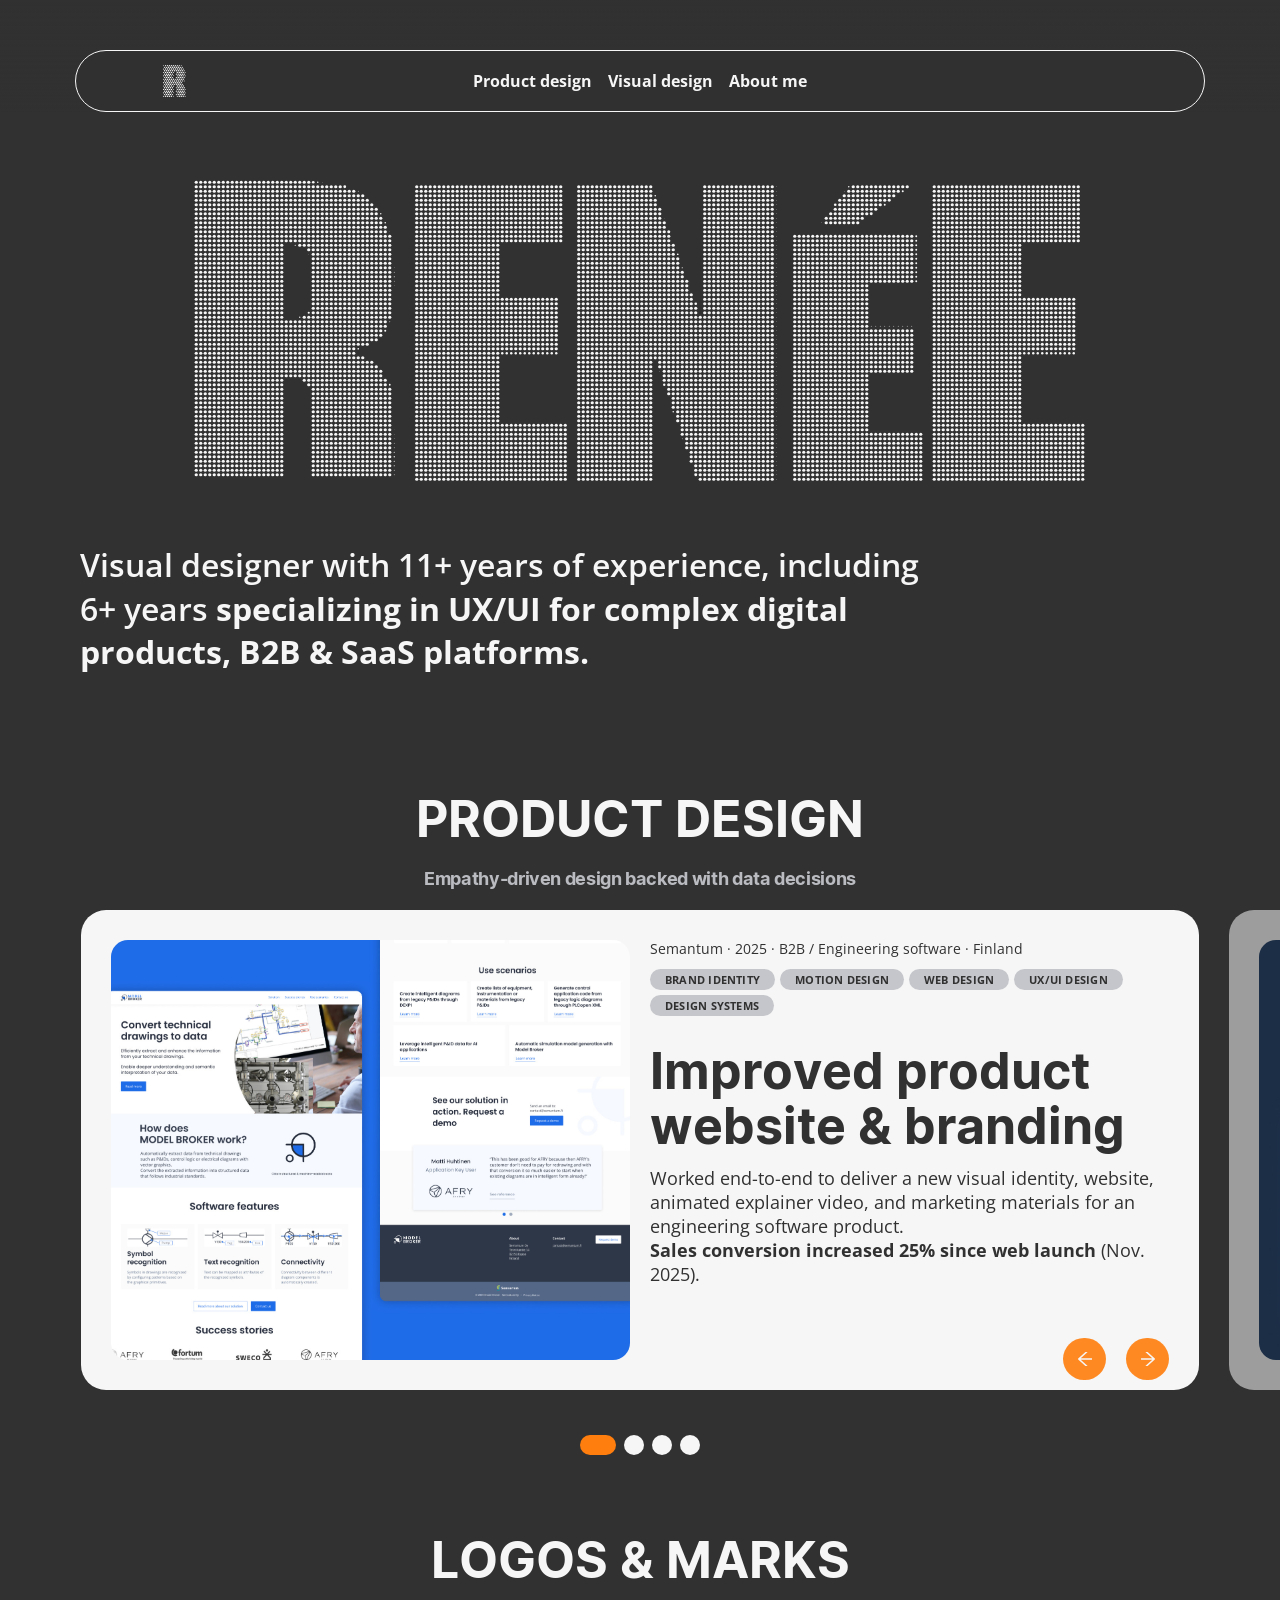
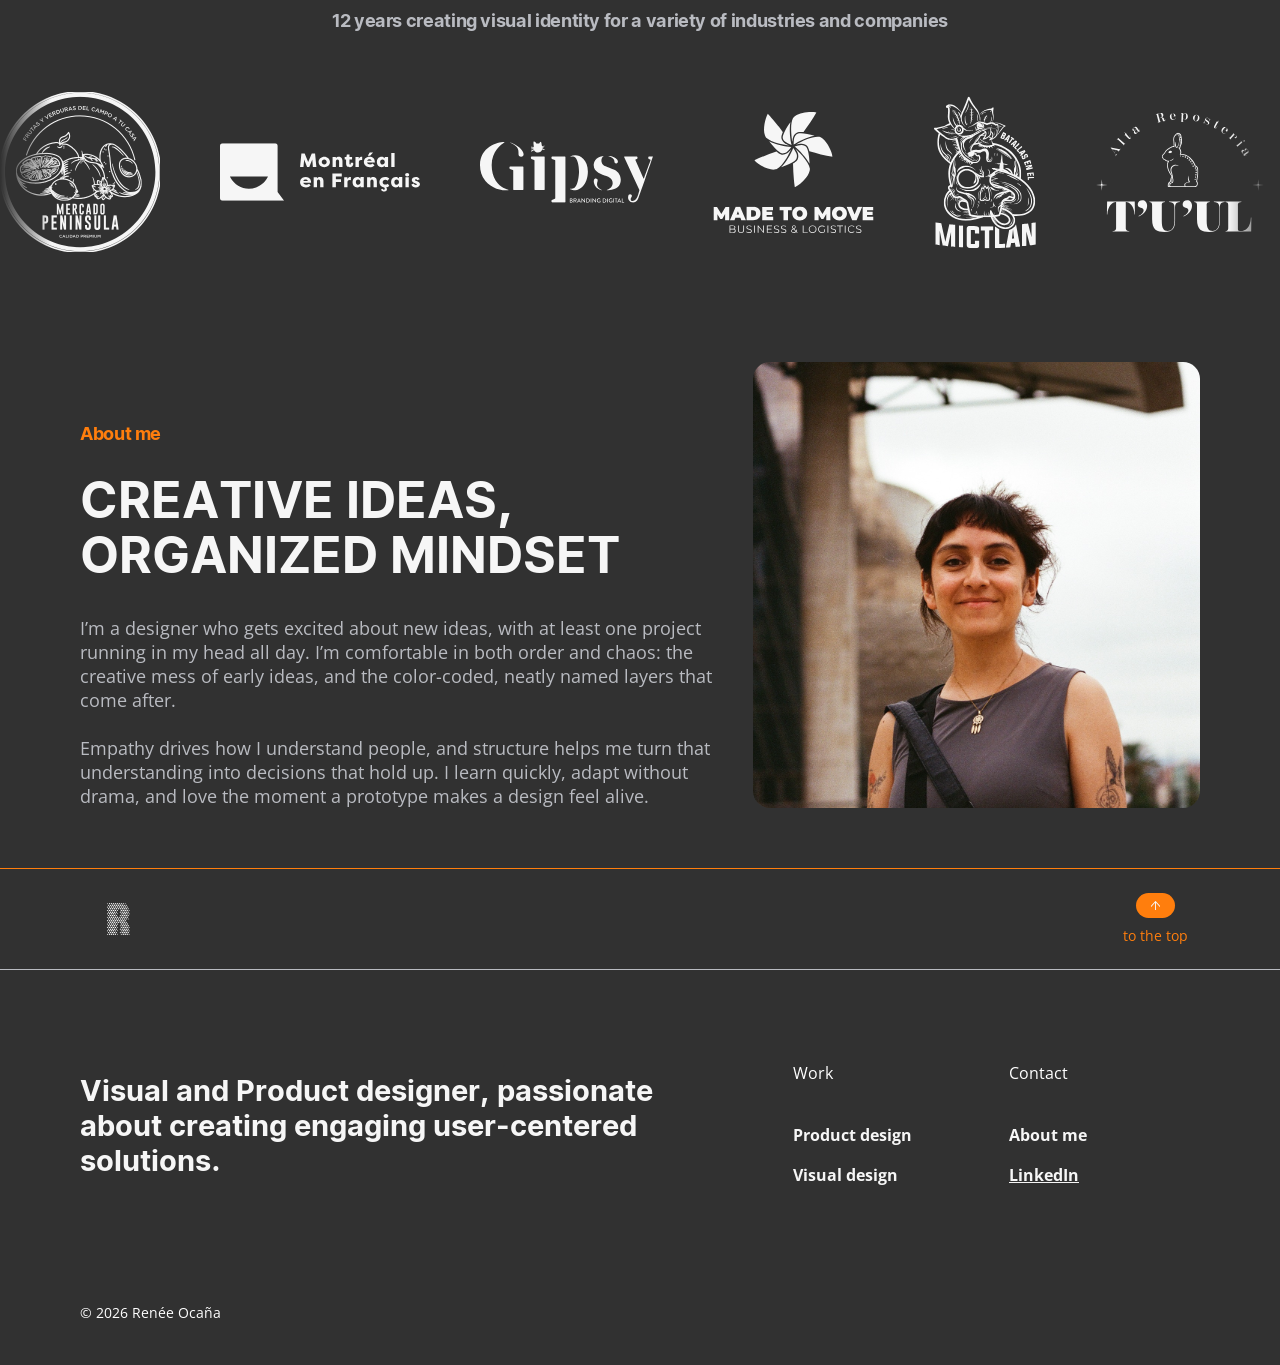
==== index.html @ ac3e129b "Main folder" ====
<!doctype html>
<html lang="en">
<head>
  <meta charset="utf-8">
  <meta name="viewport" content="width=device-width, initial-scale=1">
  <title>Renée Ocaña — Visual &amp; Product Designer</title>
  <meta name="description" content="Renée Ocaña — visual designer with 11+ years of experience, including 6+ years in UX/UI for complex digital products, B2B &amp; SaaS platforms. Based in Espoo, Finland.">
  <meta property="og:title" content="Renée Ocaña — Visual &amp; Product Designer">
  <meta property="og:description" content="Visual designer with 11+ years of experience, including 6+ years in UX/UI for complex digital products, B2B &amp; SaaS platforms.">
  <meta name="theme-color" content="#313131">
  <link rel="icon" href="assets/logos/renee-r.svg" type="image/svg+xml">
  <link rel="preconnect" href="https://fonts.googleapis.com">
  <link rel="preconnect" href="https://fonts.gstatic.com" crossorigin>
  <link href="https://fonts.googleapis.com/css2?family=Konkhmer+Sleokchher&family=Open+Sans:wght@400;600;700&display=swap" rel="stylesheet">
  <link rel="stylesheet" href="assets/css/tokens.css">
  <link rel="stylesheet" href="assets/css/base.css">
  <link rel="stylesheet" href="assets/css/components.css">
  <link rel="stylesheet" href="assets/css/pages.css">
  <script src="assets/js/components.js" defer></script>
</head>
<body>
  <site-nav></site-nav>

  <main id="main">
    <section class="hero container">
      <h1 class="visually-hidden">Renée Ocaña</h1>
      <dot-shader class="hero__wordmark" spacing="4.5">
        <svg aria-hidden="true" focusable="false" xmlns="http://www.w3.org/2000/svg" viewBox="0 0 892 298"><g transform="translate(737 4.8)"><path d="M0 0H148.31V58.68H88.95V110.27H144.51V166.05H88.95V234.52H154.23V293.2H0Z" fill="#f6f6f6"/></g><g transform="translate(599 4)"><path d="M0 48.77H123.59V97.85H74.12V140.35H120.43V187H74.12V244.92H128.52V294H0ZM120.07 0 62.15 41.05H26.41L57.4 0Z" fill="#f6f6f6"/></g><g transform="translate(383 4.8)"><path d="M199.21 0V293.2H121.01L74.6 159.91V293.2H0V0H74.6L124.61 132.02V0Z" fill="#f6f6f6"/></g><g transform="translate(219 4.8)"><path d="M0 0H148.31V58.68H88.95V110.27H144.51V166.05H88.95V234.52H154.23V293.2H0Z" fill="#f6f6f6"/></g><g transform="translate(0.66 0.8)"><path d="M1.34 0H64.24C106.18 0 134.53 1.74 149.31 5.21 164.22 8.68 176.32 17.59 185.61 31.94 195.04 46.13 199.69 60.54 199.69 91.79 199.69 120.33 196.39 139.51 189.77 149.32 183.16 159.14 170.14 165.03 150.73 166.99 168.31 171.67 180.14 177.94 186.19 185.79 192.24 193.64 195.97 200.89 197.37 207.53 198.92 214.02 199.75 240.39 199.75 269.98L199.59 292.2H118.41L117.22 244.84C117.22 225.21 115.69 204.74 112.73 200.06 109.92 195.38 102.39 193.04 90.15 193.04L90.21 293.06 0 292.7ZM90.21 62.74 90.15 135.96C100.14 135.96 107.1 134.52 111.04 131.66 115.12 128.64 117.22 127.37 117.22 111.21V91.05C117.22 79.42 115.25 71.8 111.31 68.18 107.51 64.55 100.48 62.74 90.21 62.74Z" fill="#f6f6f6"/></g></svg>
      </dot-shader>
      <p class="hero__intro lead">Visual designer with 11+ years of experience, including 6+ years <strong>specializing in UX/UI for complex digital products, B2B &amp; SaaS platforms.</strong></p>
    </section>

    <section class="product" aria-labelledby="product-title">
      <div class="section-title reveal">
        <h2 class="h2" id="product-title">Product design</h2>
        <p class="h4 muted">Empathy-driven design backed with data decisions</p>
      </div>

      <case-slider label="Selected product design work">
        <case-card image="assets/img/work-semantum.jpg" alt="Model Broker product website pages designed for Semantum"
                   details="Semantum · 2025 · B2B / Engineering software · Finland"
                   tags="Brand identity, Motion design, Web design, UX/UI design, Design systems">
          <h3 slot="title">Improved product website &amp; branding</h3>
          <p>Worked end-to-end to deliver a new visual identity, website, animated explainer video, and marketing materials for an engineering software product.<br><strong>Sales conversion increased 25% since web launch</strong> (Nov. 2025).</p>
        </case-card>

        <case-card image="assets/img/work-sievo.jpg" alt="Sievo Academy learning platform with the redesigned navigation and header"
                   details="Sievo · 2026 · B2B SaaS / Learning platform · Finland"
                   tags="UX/UI design, Information architecture, User research, Design systems, AI leverage, HTML/CSS/JS">
          <h3 slot="title">Redesigned navigation and content hierarchy</h3>
          <p>Redesigned the navigation, content hierarchy and header for Sievo's learning platform. Working within tight platform constraints to ship a quick win that <strong>dropped user friction.</strong></p>
        </case-card>

        <case-card image="assets/img/work-karma-dashboard.jpg" alt="Campaign reporting dashboard with charts for Twitch influencer campaigns"
                   details="Karma Pulse · 2024 · SaaS · Mexico"
                   tags="Product design, User research, User flows, Data visualization, Illustration">
          <h3 slot="title">Iterated multi-user dashboard</h3>
          <p>Collaborated with different stakeholders to improve a multi-user campaign management platform that automated reporting for Twitch influencer campaigns.<br><strong>Dashboard usage improved delivery reports time by 60%.</strong></p>
        </case-card>

        <case-card image="assets/img/work-water-platform.jpg" alt="Mexico's national water data platform with charts, filters and a map"
                   details="Karma Pulse · 2024 · Government / Data platform &amp; Investigation repository · Mexico"
                   tags="UX/UI design, Information architecture, User research, User flows, Data visualization, Design systems">
          <h3 slot="title">Improved information architecture</h3>
          <p>Redesigned search, filters and geographic data visualization for Mexico's national water platform. <strong>Improved data story telling with correct hierarchy resulted in better visibility and findable content.</strong></p>
        </case-card>
      </case-slider>
    </section>

    <section class="logos" aria-labelledby="logos-title">
      <div class="section-title reveal">
        <h2 class="h2" id="logos-title">Logos &amp; marks</h2>
        <p class="h4 muted">12 years creating visual identity for a variety of industries and companies</p>
      </div>

      <logo-marquee>
        <img src="assets/logos/mercado-peninsula.png" alt="Mercado Península" style="--w:160" loading="lazy">
        <img src="assets/logos/montreal-en-francais.svg" alt="Montréal en Français" style="--w:200" loading="lazy">
        <img src="assets/logos/gipsy.svg" alt="Gipsy" style="--w:173" loading="lazy">
        <img src="assets/logos/m-to-m.svg" alt="Made to Move" style="--w:161" loading="lazy">
        <img src="assets/logos/batallas-en-el-mictlan.svg" alt="Batallas en el Mictlán" style="--w:102" loading="lazy">
        <img src="assets/logos/tuul.svg" alt="T'U'UL Alta Repostería" style="--w:168" loading="lazy">
        <img src="assets/logos/dr-pliego.svg" alt="Dr. Pliego" style="--w:215" loading="lazy">
        <img src="assets/logos/corazon-artesanal.svg" alt="Corazón Artesanal" style="--w:114" loading="lazy">
        <img src="assets/logos/fibo.svg" alt="Fibonacci" style="--w:203" loading="lazy">
        <a href="https://www.semantum.fi/products/SULCA/"><img src="assets/logos/sulca.svg" alt="Sulca" style="--w:179" loading="lazy"></a>
        <a href="https://www.model-broker.com/"><img src="assets/logos/model-broker.svg" alt="Model Broker" style="--w:204" loading="lazy"></a>
        <img src="assets/logos/kavka.svg" alt="Kavka" style="--w:89" loading="lazy">
        <img src="assets/logos/la-petite-maid.svg" alt="La Petite Maid" style="--w:170" loading="lazy">
        <img src="assets/logos/se-lecto-cafe.svg" alt="Se-Lecto Café" style="--w:114" loading="lazy">
        <img src="assets/logos/vission.svg" alt="Vission" style="--w:168" loading="lazy">
        <img src="assets/logos/bixdy.svg" alt="Bixdy" style="--w:144" loading="lazy">
        <img src="assets/logos/alkimia.svg" alt="Alkimia Ancestral" style="--w:108" loading="lazy">
        <img src="assets/logos/rey-agave.svg" alt="Rey Agave" style="--w:142" loading="lazy">
        <img src="assets/logos/human-talent.svg" alt="Human Talent" style="--w:137" loading="lazy">
        <img src="assets/logos/asesor-inmo.svg" alt="Asesor Patrimonial" style="--w:118" loading="lazy">
        <img src="assets/logos/estambres-mx.svg" alt="Estambres México" style="--w:134" loading="lazy">
        <img src="assets/logos/don-carnitas.svg" alt="Don Carnitas" style="--w:149" loading="lazy">
        <img src="assets/logos/barbacoa-ceron.png" alt="Barbacoa Cerón" style="--w:159" loading="lazy">
      </logo-marquee>
    </section>

    <section class="about-teaser container" aria-labelledby="about-title">
      <div class="about-teaser__grid">
        <div class="about-teaser__text reveal">
          <p class="h4 accent">About me</p>
          <h2 class="h2 uppercase" id="about-title">Creative ideas,<br>organized mindset</h2>
          <div class="body muted">
            <p>I’m a designer who gets excited about new ideas, with at least one project running in my head all day. I’m comfortable in both order and chaos: the creative mess of early ideas, and the color-coded, neatly named layers that come after.</p>
            <p>Empathy drives how I understand people, and structure helps me turn that understanding into decisions that hold up. I learn quickly, adapt without drama, and love the moment a prototype makes a design feel alive.</p>
          </div>
        </div>
        <img class="about-teaser__img reveal" src="assets/img/renee-portrait.jpg" alt="Renée smiling outdoors, holding a camera" loading="lazy">
      </div>
    </section>
  </main>

  <site-footer></site-footer>
</body>
</html>
---- assets/css/tokens.css ----
/* ==========================================================================
   Design tokens — Renée Ocaña Portfolio 2026
   The single source of truth for colour, type, spacing, radius, shadow and
   motion. Values come from the Figma file's styles (Black, Gray, BG White,
   Accent Orange, Accent Green, H1–H4, Body, Captions, Button pills) and its
   auto-layout gaps. Components only use the *semantic* tokens below the
   primitives, so a theme change happens here and nowhere else.
   See styleguide.html for a visual reference.
   ========================================================================== */

:root {
  /* ---------- Colour primitives (Figma: Black, Gray, BG White, Accent) ---------- */
  --color-black: #313131;
  --color-ink: #1e1e1e;
  --color-gray: #b9bbc1;
  --color-white: #f6f6f6;
  --color-pure-white: #ffffff;
  --color-orange: #ff7e0d;
  --color-orange-dark: #ec6f00;
  --color-green: #709049;

  /* ---------- Colour: semantic ---------- */
  --surface-page: var(--color-black);
  --surface-card: var(--color-white);
  --surface-card-dark: var(--color-black);
  --surface-nav: rgba(49, 49, 49, 0.8);
  --surface-menu: rgba(49, 49, 49, 0.96);
  --surface-pill: rgba(185, 187, 193, 0.8);

  --text-primary: var(--color-white);
  --text-muted: var(--color-gray);
  --text-on-light: var(--color-black);
  --text-accent: var(--color-orange);

  --border-strong: var(--color-white);
  --border-subtle: var(--color-gray);
  --border-accent: var(--color-orange);
  --border-on-light: var(--color-black);

  --action-primary: var(--color-orange);
  --action-primary-hover: var(--color-orange-dark);
  --action-dark: var(--color-black);
  --action-dark-hover: var(--color-ink);
  --focus-ring: var(--color-orange);

  /* ---------- Typography ---------- */
  --font-display: "Konkhmer Sleokchher", "Inter", system-ui, sans-serif;
  --font-body: "Open Sans", system-ui, -apple-system, "Segoe UI", sans-serif;

  --weight-regular: 400;
  --weight-semibold: 600;
  --weight-bold: 700;

  /* display scale: Figma size at 1440px, scaled down fluidly */
  --text-h1: clamp(44px, 5.6vw, 80px);   /* Figma H1 80/88 */
  --text-h2: clamp(30px, 3.9vw, 56px);   /* Figma H2 56/62 */
  --text-h3: clamp(22px, 2.3vw, 32px);   /* Figma H3 32/38 */
  --text-h4: clamp(16px, 1.4vw, 20px);   /* Figma H4 20/24 */
  --leading-h1: 1.1;
  --leading-h2: 1.107;
  --leading-h3: 1.1875;
  --leading-h4: 1.2;
  --tracking-h4: -0.02em;

  --text-lead: clamp(22px, 2.5vw, 36px); /* home intro, Open Sans 36 */
  --text-body: 18px;                     /* Figma Body 18/24 */
  --leading-body: 24px;
  --text-small: 16px;                    /* Figma Body small / buttons / nav */
  --text-caption: 14px;                  /* Figma Captions body */
  --leading-caption: 1.35;
  --text-pill: 11px;                     /* Figma Button pills */
  --text-mobile-title: 20px;             /* fixed 20px titles on mobile (Figma mobile H4) */
  --tracking-pill: 0.02em;

  /* ---------- Spacing (Figma auto-layout gaps) ---------- */
  --space-1: 5px;
  --space-2: 8px;
  --space-3: 10px;
  --space-4: 15px;
  --space-5: 20px;
  --space-6: 30px;
  --space-7: 40px;
  --space-8: 60px;
  --space-9: 80px;
  --space-10: 100px;

  /* ---------- Layout ---------- */
  --content-max: 1280px;
  --page-pad: var(--space-9);
  --nav-top: 50px;
  --nav-height: 62px;
  --nav-max: 1290px;

  /* ---------- Radius ---------- */
  --radius-pill: 50px;
  --radius-card: 25px;
  --radius-media: 17px;
  --radius-panel: 80px;
  --radius-round: 100px;

  /* ---------- Elevation ---------- */
  --shadow-card: 0 4px 24px rgba(0, 0, 0, 0.25);
  --shadow-media: 0 4px 12px rgba(0, 0, 0, 0.25);
  --shadow-photo: 0 6px 24px rgba(0, 0, 0, 0.35);

  /* ---------- Motion ---------- */
  --ease-out: cubic-bezier(0.22, 1, 0.36, 1);
  --duration-fast: 0.2s;
  --duration-base: 0.35s;
  --duration-slow: 0.6s;
}

/* Breakpoints (CSS variables can't be used in media queries — keep in sync):
   tablet  ≤ 1100px
   mobile  ≤ 760px */

@media (max-width: 1100px) {
  :root { --page-pad: var(--space-7); }
}

@media (max-width: 760px) {
  :root {
    --page-pad: 16px;
    --nav-top: var(--space-5);
    --nav-height: 52px;
    --radius-panel: 40px;
  }
}
---- assets/css/base.css ----
/* ==========================================================================
   Base — reset, typography utilities and layout helpers.
   Uses tokens from tokens.css only.
   ========================================================================== */

*,
*::before,
*::after { box-sizing: border-box; }

html { scroll-behavior: smooth; }

body {
  margin: 0;
  background: var(--surface-page);
  color: var(--text-primary);
  font-family: var(--font-body);
  font-size: var(--text-body);
  line-height: var(--leading-body);
  -webkit-font-smoothing: antialiased;
  overflow-x: hidden;
}

img { display: block; max-width: 100%; }
a { color: inherit; }
p { margin: 0; }
h1, h2, h3, h4 { margin: 0; font-weight: var(--weight-regular); }

:focus-visible { outline: 2px solid var(--focus-ring); outline-offset: 3px; }

/* Custom elements are blocks; hide them until components.js has rendered
   them so there is no flash of unstyled content. */
site-nav, site-footer, case-card, case-slider, project-card,
pill-list, logo-marquee, life-stack, dot-shader { display: block; }
:not(:defined):is(site-nav, site-footer, case-card, case-slider, project-card, logo-marquee, life-stack) { visibility: hidden; }

/* ---------- Type utilities ---------- */

.h1 { font-family: var(--font-display); font-size: var(--text-h1); line-height: var(--leading-h1); }
.h2 { font-family: var(--font-display); font-size: var(--text-h2); line-height: var(--leading-h2); }
.h3 { font-family: var(--font-display); font-size: var(--text-h3); line-height: var(--leading-h3); }
.h4 { font-family: var(--font-display); font-size: var(--text-h4); line-height: var(--leading-h4); letter-spacing: var(--tracking-h4); }
.lead { font-size: var(--text-lead); line-height: 1.36; font-weight: var(--weight-semibold); }
.lead strong { font-weight: var(--weight-bold); }
.body { font-size: var(--text-body); line-height: var(--leading-body); }
.body p + p { margin-top: var(--leading-body); }
.caption { font-size: var(--text-caption); line-height: var(--leading-caption); }
.uppercase { text-transform: uppercase; }
.muted { color: var(--text-muted); }
.accent { color: var(--text-accent); }

/* ---------- Layout ---------- */

.container {
  width: 100%;
  max-width: calc(var(--content-max) + var(--page-pad) * 2);
  margin: 0 auto;
  padding-inline: var(--page-pad);
}

.section-title { display: grid; justify-items: center; gap: var(--space-5); text-align: center; padding-inline: var(--page-pad); }
.section-title .h2 { text-transform: uppercase; }

.visually-hidden {
  position: absolute !important;
  width: 1px; height: 1px;
  margin: -1px; padding: 0;
  overflow: hidden;
  clip: rect(0 0 0 0);
  white-space: nowrap;
  border: 0;
}

.skip-link {
  position: absolute;
  left: 16px;
  top: -60px;
  z-index: 100;
  padding: var(--space-2) 16px;
  border-radius: var(--radius-pill);
  background: var(--action-primary);
  color: var(--text-on-light);
  font-weight: var(--weight-bold);
  text-decoration: none;
}
.skip-link:focus { top: 16px; }

/* ---------- Reveal on scroll (add class="reveal") ---------- */

.reveal { opacity: 0; transform: translateY(24px); transition: opacity 0.7s var(--ease-out), transform 0.7s var(--ease-out); }
.reveal.is-visible { opacity: 1; transform: none; }

@media (max-width: 760px) {
  body { font-size: var(--text-small); line-height: 1.4; }
}

@media (prefers-reduced-motion: reduce) {
  html { scroll-behavior: auto; }
  *, *::before, *::after { transition-duration: 0.01ms !important; animation-duration: 0.01ms !important; }
  .reveal { opacity: 1; transform: none; }
}
---- assets/css/components.css ----
/* ==========================================================================
   Components — one block per component, in the same order as styleguide.html.
   Markup for the custom elements is rendered by assets/js/components.js.
   ========================================================================== */

/* ---------- Logo (R mark) ---------- */

.logo-r {
  flex: none;
  display: block;
  width: 36px;
  height: 36px;
  background: var(--text-primary);
  -webkit-mask: url("../logos/renee-r.svg") center / contain no-repeat;
  mask: url("../logos/renee-r.svg") center / contain no-repeat;
  transition: background-color var(--duration-fast) ease;
}
.logo-r:hover { background: var(--text-accent); }

/* ---------- Button ----------
   .btn + one of: .btn--dark | .btn--orange | .btn--outline
   Optional arrow: <img class="btn__icon" src="assets/icons/arrow-right.svg" alt=""> */

.btn {
  display: inline-flex;
  align-items: center;
  gap: 7.5px;
  padding: 7px var(--space-5);
  border: 1px solid transparent;
  border-radius: var(--radius-pill);
  font-family: var(--font-body);
  font-size: var(--text-small);
  line-height: 1;
  text-decoration: none;
  cursor: pointer;
  transition: background-color var(--duration-fast) ease, color var(--duration-fast) ease, border-color var(--duration-fast) ease;
}
.btn__icon { width: 11px; height: 11px; transition: transform var(--duration-fast) ease; }
.btn:hover .btn__icon { transform: translateX(3px); }
.btn--dark { background: var(--action-dark); color: var(--text-primary); }
.btn--dark:hover { background: var(--action-dark-hover); }
.btn--orange { background: var(--action-primary); color: var(--text-primary); }
.btn--orange:hover { background: var(--action-primary-hover); }
.btn--outline { background: var(--surface-card); color: var(--text-on-light); border-color: var(--border-on-light); }
.btn--small { padding: 5px var(--space-4); font-size: var(--text-caption); }

/* ---------- Round button (slider arrows) ---------- */

.round-btn {
  display: grid;
  place-items: center;
  width: 43px;
  height: 42px;
  padding: 0;
  border: 0;
  border-radius: var(--radius-round);
  background: rgba(255, 126, 13, 0.9);
  cursor: pointer;
  transition: background-color var(--duration-fast) ease, transform var(--duration-fast) ease;
}
.round-btn img { width: 14px; height: 14px; }
.round-btn:hover { background: var(--action-primary); transform: scale(1.06); }
.round-btn--prev img { transform: rotate(180deg); }

/* ---------- Pill & <pill-list> ---------- */

.pills { display: flex; flex-wrap: wrap; gap: var(--space-1); list-style: none; margin: 0; padding: 0; }
.pill {
  display: inline-flex;
  align-items: center;
  padding: var(--space-1) var(--space-4);
  border-radius: var(--radius-pill);
  background: var(--surface-pill);
  color: var(--text-on-light);
  font-size: var(--text-pill);
  font-weight: var(--weight-bold);
  line-height: 1;
  letter-spacing: var(--tracking-pill);
  text-transform: uppercase;
  white-space: nowrap;
}
/* variant="outline" — tech stack chips */
pill-list[variant="outline"] .pills { justify-content: center; gap: var(--space-3); }
pill-list[variant="outline"] .pill {
  padding: 6px 19px;
  border: 1px solid var(--border-on-light);
  background: var(--surface-card);
  font-size: var(--text-small);
  font-weight: var(--weight-regular);
  letter-spacing: 0;
  text-transform: none;
}

/* ---------- <site-nav> ---------- */

.top-fade {
  position: fixed;
  inset: 0 0 auto 0;
  height: 112px;
  z-index: 40;
  pointer-events: none;
  background: linear-gradient(180deg, var(--surface-page) 0%, rgba(49, 49, 49, 0.85) 45%, rgba(49, 49, 49, 0) 100%);
}

.nav {
  position: fixed;
  top: var(--nav-top);
  left: 50%;
  z-index: 50;
  transform: translateX(-50%);
  width: calc(100% - 150px);
  max-width: var(--nav-max);
  height: var(--nav-height);
  display: flex;
  align-items: center;
  gap: var(--space-6);
  padding: 12px var(--space-9);
  border: 1px solid var(--border-strong);
  border-radius: var(--radius-pill);
  background: var(--surface-nav);
  backdrop-filter: blur(5px);
  -webkit-backdrop-filter: blur(5px);
}

.nav__menu {
  flex: 1;
  display: flex;
  justify-content: center;
  margin-right: 66px; /* keeps the menu centred against the logo */
}

.nav-link {
  display: inline-block;
  padding: var(--space-2);
  font-size: var(--text-small);
  font-weight: var(--weight-bold);
  line-height: 1;
  color: var(--text-primary);
  text-decoration: none;
  white-space: nowrap;
  transition: color var(--duration-fast) ease;
}
.nav-link:hover,
.nav-link[aria-current="page"] { color: var(--text-accent); }

.nav__toggle {
  display: none;
  position: relative;
  margin-left: auto;
  width: 40px;
  height: 40px;
  padding: 0;
  border: 0;
  background: none;
  cursor: pointer;
}
.nav__toggle span {
  position: absolute;
  left: var(--space-2);
  right: var(--space-2);
  height: 4px;
  border-radius: 4px;
  background: var(--text-primary);
  transition: transform 0.3s var(--ease-out), top 0.3s var(--ease-out);
}
.nav__toggle span:first-child { top: 13px; }
.nav__toggle span:last-child { top: 23px; }
.nav.is-open .nav__toggle span:first-child { top: 18px; transform: rotate(45deg); }
.nav.is-open .nav__toggle span:last-child { top: 18px; transform: rotate(-45deg); }

/* ---------- <site-footer> ---------- */

.footer { border-top: 1px solid var(--border-accent); background: var(--surface-page); }
.footer__bar {
  display: flex;
  align-items: center;
  justify-content: space-between;
  padding: var(--space-3) var(--page-pad);
  border-bottom: 1px solid var(--border-subtle);
}
.footer__bar .logo-r { margin: var(--space-4) var(--space-5); }

.to-top {
  display: grid;
  justify-items: center;
  gap: var(--space-2);
  width: 89px;
  padding: 14px 0;
  border: 0;
  background: none;
  color: var(--text-accent);
  font-family: var(--font-body);
  font-size: var(--text-caption);
  cursor: pointer;
}
.to-top__icon {
  display: grid;
  place-items: center;
  width: 39px;
  height: 25px;
  border-radius: 40px;
  background: var(--action-primary);
  transition: transform var(--duration-fast) ease;
}
.to-top__icon img { width: 9px; height: 9px; transform: rotate(-90deg); }
.to-top:hover .to-top__icon { transform: translateY(-3px); }

.footer__main {
  display: grid;
  grid-template-columns: minmax(0, 630px) 1fr;
  gap: var(--space-7);
  max-width: calc(var(--content-max) + var(--page-pad) * 2);
  margin: 0 auto;
  padding: 92px var(--page-pad) 0;
}
.footer__tagline { font-family: var(--font-display); font-size: var(--text-h3); line-height: var(--leading-h3); padding-right: var(--space-5); margin-top: 13px; }
.footer__cols { display: flex; justify-content: flex-end; gap: var(--space-5); }
.footer__col { width: 196px; display: grid; gap: var(--space-6); align-content: start; }
.footer__col h2 { padding: 0 var(--space-1) var(--space-1); font-family: var(--font-body); font-size: var(--text-small); line-height: 22px; color: var(--color-pure-white); }
.footer__col ul { list-style: none; margin: 0; padding: 0; display: grid; gap: var(--space-2); }
.footer__col a {
  display: inline-block;
  padding: var(--space-2) var(--space-1);
  font-size: var(--text-small);
  font-weight: var(--weight-bold);
  line-height: 1;
  color: var(--text-primary);
  text-decoration: none;
  transition: color var(--duration-fast) ease;
}
.footer__col a[target="_blank"] { text-decoration: underline; }
.footer__col a:hover { color: var(--text-accent); }
.footer__copy { max-width: calc(var(--content-max) + var(--page-pad) * 2); margin: 0 auto; padding: 110px var(--page-pad) var(--space-7); font-size: var(--text-caption); color: var(--color-pure-white); }

/* ---------- <case-card> ----------
   layout="reverse" puts the image on the right, layout="secondary" is the
   compact dark card. */

.case {
  display: flex;
  gap: var(--space-5);
  height: 100%;
  min-height: 480px;
  padding: var(--space-6);
  border-radius: var(--radius-card);
  background: var(--surface-card);
  color: var(--text-on-light);
  transition: box-shadow var(--duration-base) var(--ease-out);
}
.case:hover { box-shadow: var(--shadow-card); }

.case__media {
  flex: 0 0 calc(50% - var(--space-5) / 2);
  max-height: 420px;
  border-radius: var(--radius-media);
  overflow: hidden;
  transition: box-shadow var(--duration-base) var(--ease-out);
}
.case__media img { width: 100%; height: 100%; object-fit: cover; transition: transform var(--duration-slow) var(--ease-out); }
.case:hover .case__media { box-shadow: var(--shadow-media); }
.case:hover .case__media img { transform: scale(1.04); }

.case__body { flex: 1; display: flex; flex-direction: column; gap: var(--space-3); min-width: 0; }
.case__details { font-size: var(--text-caption); line-height: var(--leading-caption); }
.case__title { font-family: var(--font-display); font-size: var(--text-h2); line-height: var(--leading-h2); margin-top: var(--space-5); }
.case__text { font-size: var(--text-body); line-height: var(--leading-body); }
.case__text strong { font-weight: var(--weight-bold); }

case-card[layout="reverse"] .case { flex-direction: row-reverse; }

case-card[layout="secondary"] .case { min-height: 0; background: var(--surface-card-dark); color: var(--text-primary); }
case-card[layout="secondary"] .case__media { flex-basis: 372px; max-height: 226px; }
case-card[layout="secondary"] .case__title { font-size: var(--text-h3); line-height: var(--leading-h3); margin-top: var(--space-3); }
case-card[layout="secondary"] .case__text { font-size: var(--text-small); line-height: var(--leading-caption); }
case-card[layout="secondary"] .case:hover { box-shadow: 0 0 0 1px rgba(185, 187, 193, 0.35), var(--shadow-card); }

/* ---------- <case-slider> ---------- */

case-slider { position: relative; }
.slider__viewport { overflow: hidden; padding-bottom: 45px; }
.slider__track { display: flex; gap: var(--space-6); transition: transform var(--duration-slow) var(--ease-out); will-change: transform; }
.slider__track > case-card { flex: 0 0 min(1278px, calc(100vw - 162px)); transition: opacity 0.4s ease; }
.slider__track > case-card:not(.is-active) { opacity: 0.55; cursor: pointer; }

.slider__arrows {
  position: absolute;
  z-index: 2;
  bottom: 75px;
  right: max(111px, calc((100vw - 1278px) / 2 + 30px));
  display: flex;
  gap: var(--space-5);
}

.slider__dots { display: flex; justify-content: center; gap: var(--space-2); }
.slider__dot {
  width: 20px;
  height: 20px;
  padding: 0;
  border: 0;
  border-radius: 20px;
  background: var(--text-primary);
  cursor: pointer;
  transition: width 0.3s var(--ease-out), background-color 0.3s ease;
}
.slider__dot[aria-current="true"] { width: 36px; background: var(--action-primary); }

/* ---------- <project-card> ---------- */

.project {
  display: flex;
  flex-direction: column;
  gap: var(--space-5);
  height: 528px;
  padding: var(--space-5);
  border-radius: var(--radius-card);
  background: var(--surface-card);
  color: var(--text-on-light);
  overflow: hidden;
}
.project__top { display: grid; gap: var(--space-5); }
.project__top .pills { padding-bottom: var(--space-3); border-bottom: 1px solid var(--border-accent); }
.project__name { font-family: var(--font-display); font-size: var(--text-h2); line-height: var(--leading-h2); }
.project__desc {
  max-height: 0;
  margin-top: calc(var(--space-5) * -1);
  opacity: 0;
  overflow: hidden;
  font-size: var(--text-body);
  line-height: var(--leading-body);
  transition: max-height 0.45s var(--ease-out), opacity 0.3s ease, margin-top 0.45s var(--ease-out);
}
.project__media { flex: 1; min-height: 0; border-radius: var(--radius-media); overflow: hidden; transition: box-shadow var(--duration-base) var(--ease-out); }
.project__media img { width: 100%; height: 100%; object-fit: cover; }
.project:hover .project__desc,
.project:focus-within .project__desc { max-height: 72px; margin-top: 0; opacity: 1; }
.project:hover .project__media,
.project:focus-within .project__media { box-shadow: var(--shadow-media); }

/* ---------- <logo-marquee> ----------
   Each logo: <img src="…" alt="…" style="--w:160">, --w = width in px. */

logo-marquee {
  overflow: hidden;
  padding: var(--space-6) 0;
  -webkit-mask: linear-gradient(90deg, transparent, #000 4%, #000 96%, transparent);
  mask: linear-gradient(90deg, transparent, #000 4%, #000 96%, transparent);
}
.marquee__track {
  display: flex;
  align-items: center;
  gap: var(--space-8);
  width: max-content;
  animation: marquee var(--marquee-duration, 70s) linear infinite;
}
logo-marquee:hover .marquee__track { animation-play-state: paused; }
.marquee__item { flex: none; display: block; transition: transform var(--duration-fast) ease; }
.marquee__item img { width: calc(var(--w, 150) * 1px); height: auto; }
a.marquee__item:hover { transform: scale(1.05); }

@keyframes marquee { to { transform: translateX(-50%); } }

/* ---------- <dot-shader> ---------- */

dot-shader { position: relative; }
dot-shader > svg,
dot-shader > .dot-shader__shape { width: 100%; height: 100%; }
dot-shader[shape="pill"] > .dot-shader__shape { border-radius: 999px; background: var(--dot-color, var(--action-primary)); }
dot-shader canvas {
  position: absolute;
  inset: -60px; /* room for dots pushed outside the shape */
  width: calc(100% + 120px);
  height: calc(100% + 120px);
  pointer-events: none;
}
dot-shader.is-ready > svg,
dot-shader.is-ready > .dot-shader__shape { visibility: hidden; }

/* ---------- <life-stack> ---------- */

.life__grid { display: grid; grid-template-columns: minmax(0, 715fr) minmax(0, 545fr); gap: var(--space-5); align-items: center; }
.life__list { list-style: none; margin: 0; padding: 0; display: grid; gap: var(--space-7); }
.life__item {
  display: block;
  width: 100%;
  padding: 0;
  border: 0;
  background: none;
  text-align: left;
  font-family: var(--font-display);
  font-size: var(--text-h3);
  line-height: var(--leading-h3);
  color: var(--text-muted);
  opacity: 0.45;
  cursor: pointer;
  transition: opacity 0.3s ease, color 0.3s ease;
}
.life__item:hover { opacity: 0.75; }
.life__item[aria-pressed="true"] { color: var(--text-primary); opacity: 1; }

.life__photos { position: relative; aspect-ratio: 529 / 433; }
.life__photo {
  position: absolute;
  width: 94%;
  aspect-ratio: 498 / 388;
  object-fit: cover;
  border-radius: 16.5px;
  box-shadow: var(--shadow-photo);
  transition: transform var(--duration-slow) var(--ease-out);
}

/* ---------- KPI list (.kpis) ---------- */

.kpis {
  display: grid;
  grid-template-columns: repeat(4, 1fr);
  gap: var(--space-5);
  margin: 0;
  padding: 50px 0;
  border-top: 1px solid var(--border-accent);
  border-bottom: 1px solid var(--border-accent);
  text-align: center;
}
.kpis div { display: grid; gap: var(--space-4); }
.kpis dt { order: 2; font-size: var(--text-body); line-height: var(--leading-body); }
.kpis dd { order: 1; margin: 0; font-family: var(--font-display); font-size: var(--text-h2); line-height: var(--leading-h2); }

/* ==========================================================================
   Tablet
   ========================================================================== */

@media (max-width: 1100px) {
  .nav { width: calc(100% - 80px); padding: 12px var(--space-7); }

  .case { min-height: 0; }
  .slider__track > case-card { flex-basis: calc(100vw - 80px); }
  .slider__viewport { padding-bottom: var(--space-5); }
  .slider__arrows { position: static; justify-content: center; margin-bottom: var(--space-5); }

  .life__grid { grid-template-columns: 1fr; gap: var(--space-7); }
  .life__photos { order: -1; width: 100%; max-width: 560px; margin: 0 auto; }

  .footer__main { grid-template-columns: 1fr; gap: var(--space-8); }
  .footer__cols { justify-content: flex-start; }
}

/* ==========================================================================
   Mobile
   ========================================================================== */

@media (max-width: 760px) {
  .top-fade { height: 90px; }
  .nav { width: calc(100% - 32px); padding: var(--space-2) 12px var(--space-2) var(--space-5); }
  .nav__toggle { display: block; }
  .nav__menu {
    position: absolute;
    top: calc(100% + var(--space-3));
    left: 0;
    right: 0;
    margin: 0;
    flex-direction: column;
    align-items: stretch;
    padding: 12px;
    border: 1px solid var(--border-strong);
    border-radius: var(--radius-card);
    background: var(--surface-menu);
    opacity: 0;
    transform: translateY(-8px);
    pointer-events: none;
    visibility: hidden;
    transition: opacity 0.25s ease, transform 0.25s var(--ease-out), visibility 0s linear 0.25s;
  }
  .nav.is-open .nav__menu {
    opacity: 1;
    transform: none;
    pointer-events: auto;
    visibility: visible;
    transition: opacity 0.25s ease, transform 0.25s var(--ease-out);
  }
  .nav-link { padding: 16px 12px; font-size: var(--text-mobile-title); }

  .case,
  case-card[layout="reverse"] .case { flex-direction: column; gap: var(--space-4); padding: var(--space-4); }
  .case__media,
  case-card[layout="secondary"] .case__media { flex-basis: auto; order: 2; aspect-ratio: 599 / 420; max-height: none; }
  .case__body { display: contents; }
  .case__details { order: 0; }
  .case__body pill-list { order: 1; }
  .case__title { order: 3; margin-top: 0; font-size: 24px; }
  .case__text { order: 4; font-size: var(--text-caption); line-height: var(--leading-caption); }

  .slider__track { gap: 12px; }
  .slider__track > case-card { flex-basis: calc(100vw - 72px); }
  .slider__arrows { display: none; }

  .project { height: auto; gap: var(--space-4); }
  .project__media { flex: none; aspect-ratio: 1 / 1.1; }
  .project__name { font-size: 24px; }
  /* touch screens have no hover: always show the description */
  .project__desc { max-height: none; margin-top: 0; opacity: 1; font-size: var(--text-caption); line-height: var(--leading-caption); }

  .marquee__track { gap: 32px; --marquee-duration: 50s; }
  .marquee__item img { width: calc(var(--w, 150) * 0.6px); }

  .life__list { gap: var(--space-5); }
  .life__item { font-size: var(--text-mobile-title); }

  .kpis { grid-template-columns: 1fr 1fr; row-gap: var(--space-6); padding: var(--space-6) 0; }

  .footer__bar { padding: var(--space-2) 16px; }
  .footer__main { padding-top: 50px; gap: var(--space-7); }
  .footer__tagline { font-size: 22px; }
  .footer__cols { gap: 0; }
  .footer__col { width: 50%; }
  .footer__copy { padding-top: var(--space-8); }
}

@media (prefers-reduced-motion: reduce) {
  .marquee__track { animation: none; flex-wrap: wrap; justify-content: center; width: auto; }
  .marquee__item[aria-hidden="true"] { display: none; }
}
---- assets/css/pages.css ----
/* ==========================================================================
   Page layouts — how components are arranged on each page.
   ========================================================================== */

/* ---------- Home ---------- */

.hero { padding-block: 180px var(--space-8); }
.hero__wordmark { width: min(892px, 100%); aspect-ratio: 892 / 298; margin: 0 auto var(--space-8); }
.hero__intro { max-width: 847px; }

.product { padding-block: var(--space-8) var(--space-5); }
.product .section-title { margin-bottom: var(--space-5); }

.logos { padding-block: var(--space-8) var(--space-5); }
.logos logo-marquee { margin-top: var(--space-6); }

.about-teaser { padding-block: var(--space-8); }
.about-teaser__grid { display: grid; grid-template-columns: minmax(0, 737fr) minmax(0, 513fr); gap: var(--space-6); align-items: end; }
.about-teaser__text { display: grid; gap: var(--space-6); }
.about-teaser__img { width: 100%; aspect-ratio: 513 / 511; object-fit: cover; border-radius: var(--radius-media); }

/* ---------- Page header (product / visual) ---------- */

.page-head { padding-block: 200px var(--space-8); }
.page-head__inner { max-width: 640px; display: grid; gap: 24px; }
.page-head__lead { font-size: var(--text-h3); line-height: 1.15; font-weight: var(--weight-semibold); }

/* ---------- Product design ---------- */

.work-list { display: grid; gap: var(--space-6); padding-block: var(--space-6) var(--space-8); }

/* ---------- Visual design ---------- */

.visual-grid { display: grid; grid-template-columns: repeat(2, minmax(0, 1fr)); gap: 18px var(--space-5); padding-block: var(--space-3) var(--space-8); }

/* ---------- About ---------- */

.about-hero {
  position: relative;
  min-height: 720px;
  display: flex;
  align-items: flex-end;
  padding: 180px 0 var(--space-10);
  overflow: hidden;
  isolation: isolate;
}
.about-hero__bg { position: absolute; inset: 0; z-index: -1; width: 100%; height: 100%; object-fit: cover; opacity: 0.2; }
.about-hero__inner { position: relative; width: 100%; display: flex; align-items: center; gap: var(--space-8); }
.about-hero__pill { flex: none; width: 630px; height: 166px; margin-left: -284px; }
.about-hero__title { max-width: 954px; padding-right: var(--page-pad); }

.profile {
  position: relative;
  display: grid;
  gap: var(--space-6);
  margin-top: calc(var(--space-8) * -1);
  padding: var(--space-9) var(--space-8);
  border-radius: var(--radius-panel) var(--radius-panel) 0 0;
  background: var(--surface-card);
  color: var(--text-on-light);
}
.profile__head { display: grid; gap: var(--space-8); justify-items: center; max-width: 895px; margin: 0 auto; text-align: center; }
.profile__cols { display: grid; grid-template-columns: 1fr 1fr; gap: var(--space-10); text-align: left; }
.profile__cols > p + p { margin-top: 0; }

.stack { display: grid; gap: var(--space-6); justify-items: center; padding-block: var(--space-6); text-align: center; }
.stack pill-list { max-width: 844px; }

.contact { display: grid; gap: var(--space-6); justify-items: center; padding-top: var(--space-5); text-align: center; }
.contact__cta { display: flex; flex-wrap: wrap; justify-content: center; gap: var(--space-5); }

.life { padding-block: 90px var(--space-8); }
.life > .h2 { margin-bottom: var(--space-8); text-align: center; }

/* ---------- Tablet ---------- */

@media (max-width: 1100px) {
  .about-hero__pill { margin-left: -420px; }
  .profile { padding: var(--space-8) var(--space-7); }
  .profile__cols { gap: var(--space-7); }
}

/* ---------- Mobile ---------- */

@media (max-width: 760px) {
  .hero { padding-block: var(--space-10) var(--space-6); }
  .hero__wordmark { margin-bottom: 24px; }
  .hero__intro { font-size: var(--text-mobile-title); line-height: 1.35; }

  .about-teaser__grid { grid-template-columns: 1fr; }
  .about-teaser__text .body { font-size: var(--text-small); }

  .page-head { padding-block: 110px var(--space-6); }
  .page-head__lead { font-size: var(--text-mobile-title); }

  .visual-grid { grid-template-columns: 1fr; gap: 16px; }

  .about-hero { min-height: 560px; padding: 120px 0 90px; }
  .about-hero__inner { flex-direction: column; align-items: flex-start; gap: 24px; }
  .about-hero__pill { width: 260px; height: 70px; margin-left: -110px; }
  .about-hero__title { padding: 0 16px; }
  .profile { margin-top: -50px; padding: 50px 16px; }
  .profile__head { gap: var(--space-6); }
  .profile__cols { grid-template-columns: 1fr; gap: var(--space-5); }
  .life { padding-top: var(--space-8); }
  .life > .h2 { margin-bottom: var(--space-6); }
}
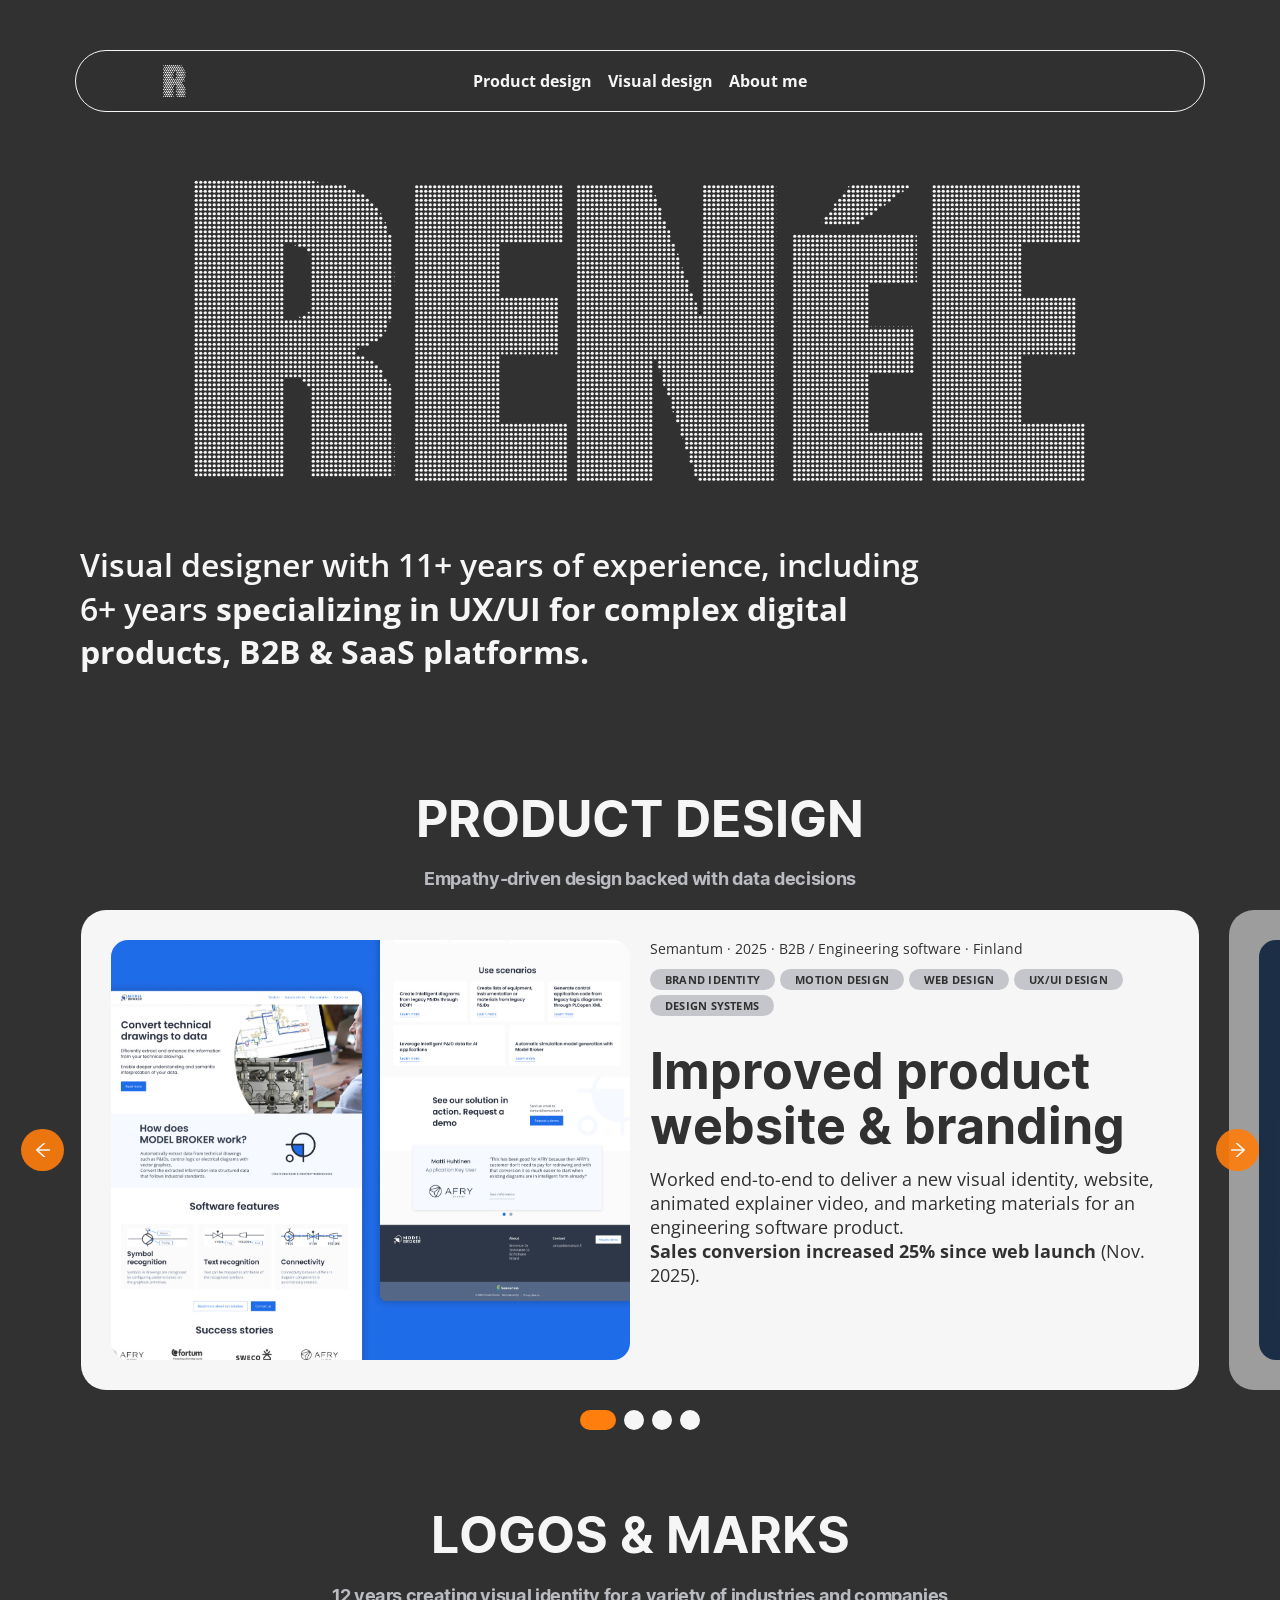
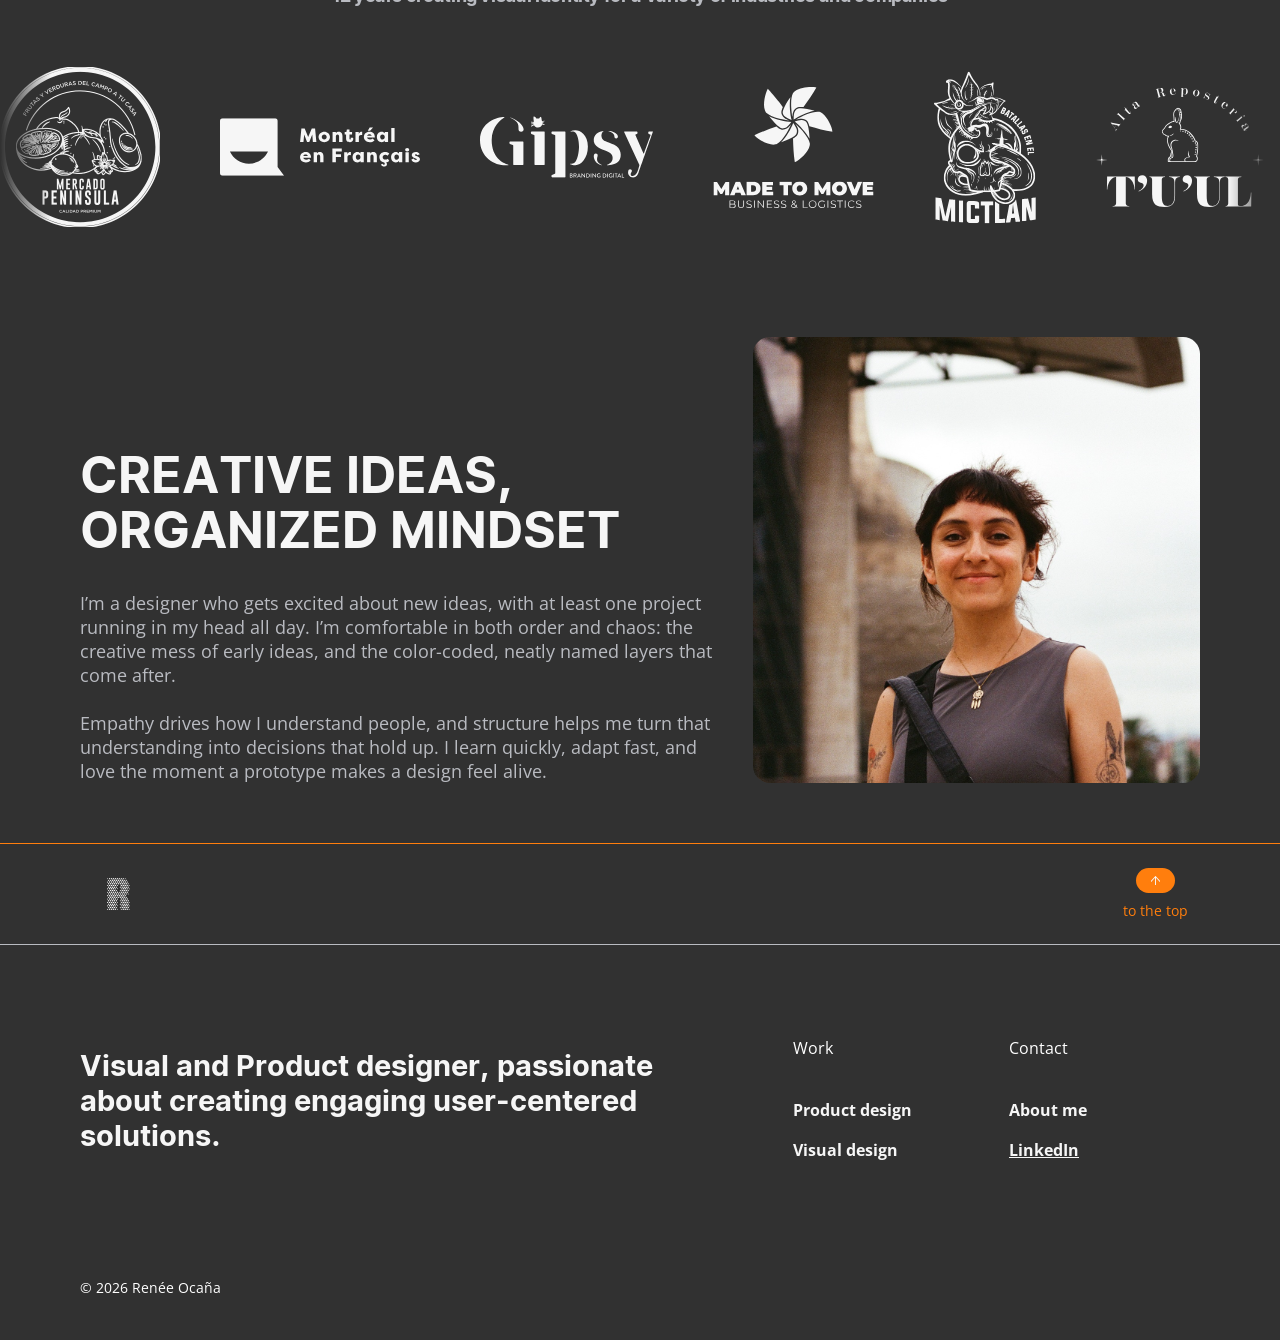
==== commit 4272ca1a: "Small tweaks to wording, sliders and mobile nav." ====
--- a/index.html
+++ b/index.html
@@ -76,7 +76,7 @@
       <logo-marquee>
         <img src="assets/logos/mercado-peninsula.png" alt="Mercado Península" style="--w:160" loading="lazy">
         <img src="assets/logos/montreal-en-francais.svg" alt="Montréal en Français" style="--w:200" loading="lazy">
-        <img src="assets/logos/gipsy.svg" alt="Gipsy" style="--w:173" loading="lazy">
+        <img src="assets/logos/gipsy.svg" alt="Gipsy Branding" style="--w:173" loading="lazy">
         <img src="assets/logos/m-to-m.svg" alt="Made to Move" style="--w:161" loading="lazy">
         <img src="assets/logos/batallas-en-el-mictlan.svg" alt="Batallas en el Mictlán" style="--w:102" loading="lazy">
         <img src="assets/logos/tuul.svg" alt="T'U'UL Alta Repostería" style="--w:168" loading="lazy">
@@ -103,11 +103,10 @@
     <section class="about-teaser container" aria-labelledby="about-title">
       <div class="about-teaser__grid">
         <div class="about-teaser__text reveal">
-          <p class="h4 accent">About me</p>
           <h2 class="h2 uppercase" id="about-title">Creative ideas,<br>organized mindset</h2>
           <div class="body muted">
             <p>I’m a designer who gets excited about new ideas, with at least one project running in my head all day. I’m comfortable in both order and chaos: the creative mess of early ideas, and the color-coded, neatly named layers that come after.</p>
-            <p>Empathy drives how I understand people, and structure helps me turn that understanding into decisions that hold up. I learn quickly, adapt without drama, and love the moment a prototype makes a design feel alive.</p>
+            <p>Empathy drives how I understand people, and structure helps me turn that understanding into decisions that hold up. I learn quickly, adapt fast, and love the moment a prototype makes a design feel alive.</p>
           </div>
         </div>
         <img class="about-teaser__img reveal" src="assets/img/renee-portrait.jpg" alt="Renée smiling outdoors, holding a camera" loading="lazy">
--- a/assets/css/components.css
+++ b/assets/css/components.css
@@ -272,26 +272,47 @@
 case-card[layout="secondary"] .case__media { flex-basis: 372px; max-height: 226px; }
 case-card[layout="secondary"] .case__title { font-size: var(--text-h3); line-height: var(--leading-h3); margin-top: var(--space-3); }
 case-card[layout="secondary"] .case__text { font-size: var(--text-small); line-height: var(--leading-caption); }
-case-card[layout="secondary"] .case:hover { box-shadow: 0 0 0 1px rgba(185, 187, 193, 0.35), var(--shadow-card); }
+case-card[layout="secondary"] .case:hover { box-shadow: 0 0 0 1px var(--border-accent), var(--shadow-card); }
 
 /* ---------- <case-slider> ---------- */
 
-case-slider { position: relative; }
-.slider__viewport { overflow: hidden; padding-bottom: 45px; }
-.slider__track { display: flex; gap: var(--space-6); transition: transform var(--duration-slow) var(--ease-out); will-change: transform; }
-.slider__track > case-card { flex: 0 0 min(1278px, calc(100vw - 162px)); transition: opacity 0.4s ease; }
+case-slider { display: block; --slider-edge: max(81px, calc((100vw - 1278px) / 2)); }
+.slider__stage { position: relative; }
+.slider__viewport {
+  overflow-x: auto;
+  overflow-y: hidden;
+  scrollbar-width: none;
+  scroll-snap-type: x mandatory;
+  scroll-padding-inline: var(--slider-edge);
+  overscroll-behavior-x: contain;
+  touch-action: pan-x;
+  cursor: grab;
+}
+.slider__viewport::-webkit-scrollbar { display: none; }
+.slider__viewport.is-dragging { cursor: grabbing; user-select: none; scroll-snap-type: none; }
+.slider__track {
+  display: flex;
+  width: max-content;
+  gap: var(--space-6);
+  padding-inline: var(--slider-edge);
+}
+.slider__track > case-card { flex: 0 0 min(1278px, calc(100vw - 162px)); scroll-snap-align: center; transition: opacity 0.4s ease; }
 .slider__track > case-card:not(.is-active) { opacity: 0.55; cursor: pointer; }
 
 .slider__arrows {
   position: absolute;
   z-index: 2;
-  bottom: 75px;
-  right: max(111px, calc((100vw - 1278px) / 2 + 30px));
-  display: flex;
-  gap: var(--space-5);
-}
-
-.slider__dots { display: flex; justify-content: center; gap: var(--space-2); }
+  top: 50%;
+  right: max(8px, calc(var(--slider-edge) - 60px));
+  left: max(8px, calc(var(--slider-edge) - 60px));
+  display: flex;
+  justify-content: space-between;
+  transform: translateY(-50%);
+  pointer-events: none;
+}
+.slider__arrows .round-btn { pointer-events: auto; }
+
+.slider__dots { display: flex; justify-content: center; gap: var(--space-2); margin-top: var(--space-5); }
 .slider__dot {
   width: 20px;
   height: 20px;
@@ -318,7 +339,7 @@
   overflow: hidden;
 }
 .project__top { display: grid; gap: var(--space-5); }
-.project__top .pills { padding-bottom: var(--space-3); border-bottom: 1px solid var(--border-accent); }
+.project__top .pills { padding-bottom: var(--space-3); border-bottom: 0.5px solid var(--border-accent); }
 .project__name { font-family: var(--font-display); font-size: var(--text-h2); line-height: var(--leading-h2); }
 .project__desc {
   max-height: 0;
@@ -431,10 +452,9 @@
 @media (max-width: 1100px) {
   .nav { width: calc(100% - 80px); padding: 12px var(--space-7); }
 
+  case-slider { --slider-edge: 40px; }
   .case { min-height: 0; }
   .slider__track > case-card { flex-basis: calc(100vw - 80px); }
-  .slider__viewport { padding-bottom: var(--space-5); }
-  .slider__arrows { position: static; justify-content: center; margin-bottom: var(--space-5); }
 
   .life__grid { grid-template-columns: 1fr; gap: var(--space-7); }
   .life__photos { order: -1; width: 100%; max-width: 560px; margin: 0 auto; }
@@ -476,7 +496,7 @@
     visibility: visible;
     transition: opacity 0.25s ease, transform 0.25s var(--ease-out);
   }
-  .nav-link { padding: 16px 12px; font-size: var(--text-mobile-title); }
+  .nav-link { padding: 16px 12px; font-size: 16px; }
 
   .case,
   case-card[layout="reverse"] .case { flex-direction: column; gap: var(--space-4); padding: var(--space-4); }
@@ -488,9 +508,9 @@
   .case__title { order: 3; margin-top: 0; font-size: 24px; }
   .case__text { order: 4; font-size: var(--text-caption); line-height: var(--leading-caption); }
 
+  case-slider { --slider-edge: 36px; }
   .slider__track { gap: 12px; }
   .slider__track > case-card { flex-basis: calc(100vw - 72px); }
-  .slider__arrows { display: none; }
 
   .project { height: auto; gap: var(--space-4); }
   .project__media { flex: none; aspect-ratio: 1 / 1.1; }
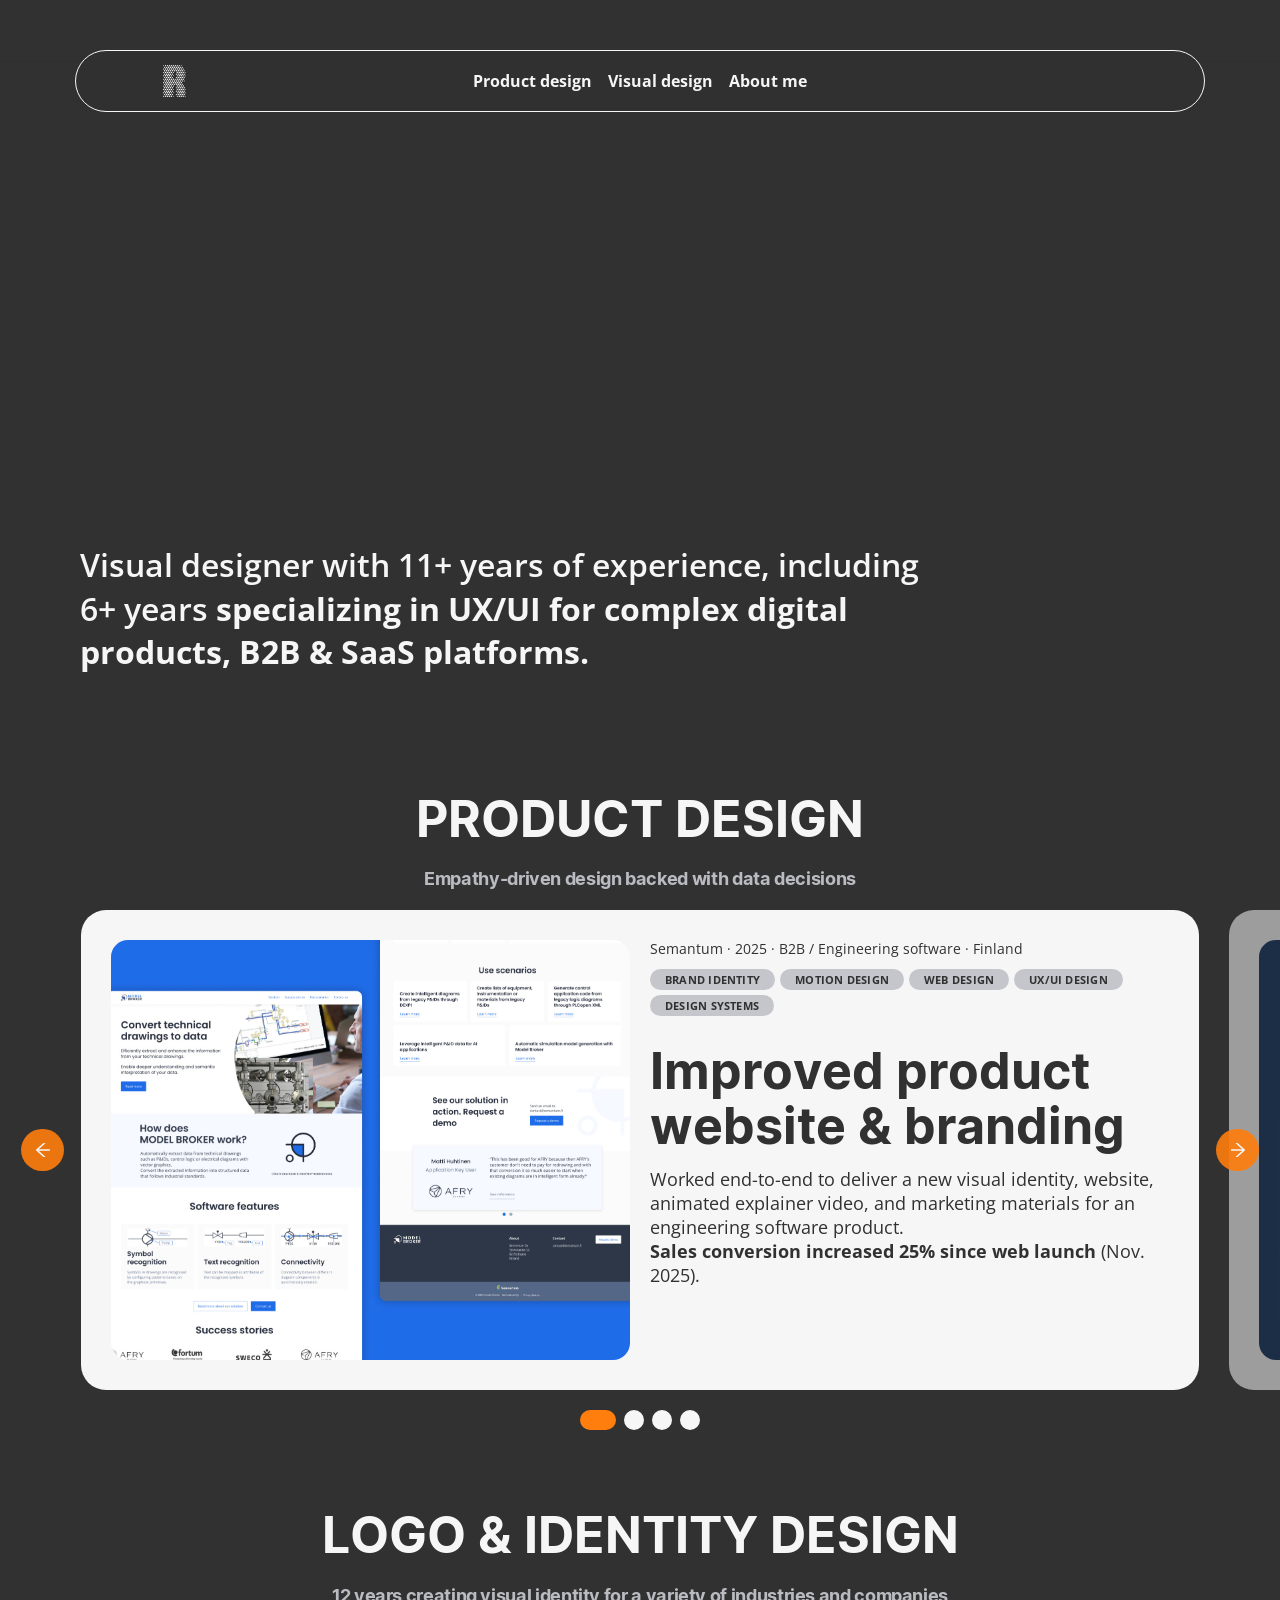
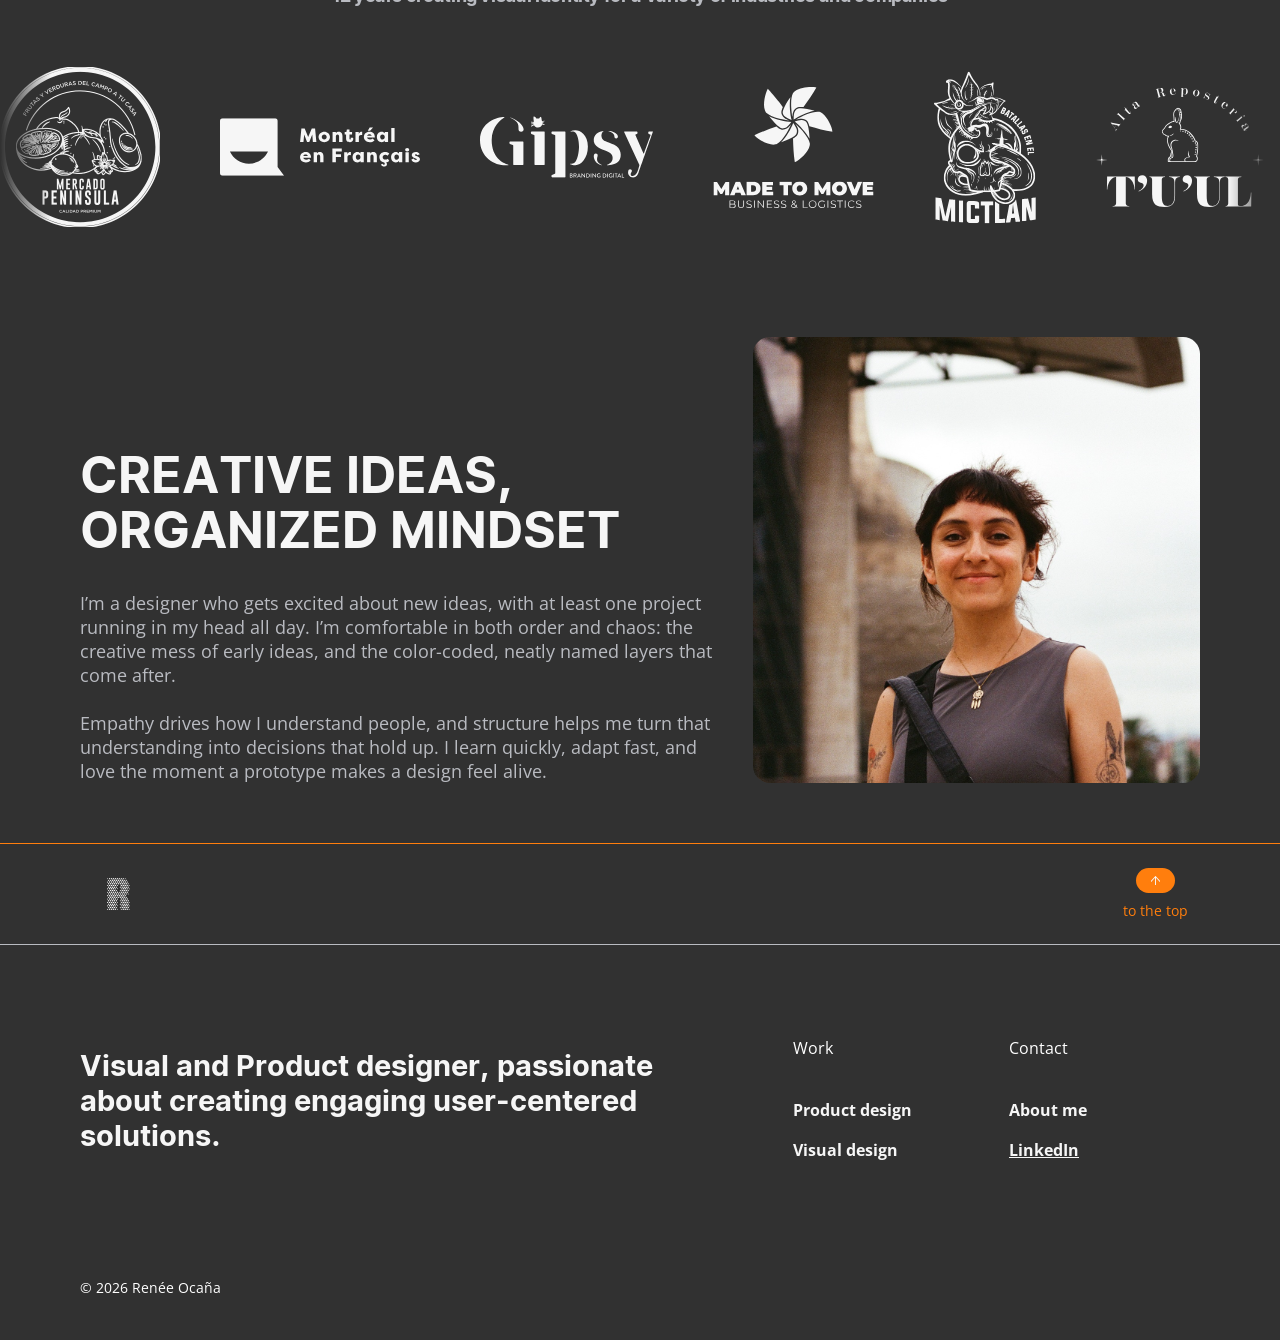
==== commit f9f872b4: "Change of repository name." ====
--- a/index.html
+++ b/index.html
@@ -69,7 +69,7 @@
 
     <section class="logos" aria-labelledby="logos-title">
       <div class="section-title reveal">
-        <h2 class="h2" id="logos-title">Logos &amp; marks</h2>
+        <h2 class="h2" id="logos-title">Logo &amp; identity design</h2>
         <p class="h4 muted">12 years creating visual identity for a variety of industries and companies</p>
       </div>
 
--- a/assets/css/components.css
+++ b/assets/css/components.css
@@ -285,7 +285,6 @@
   scroll-snap-type: x mandatory;
   scroll-padding-inline: var(--slider-edge);
   overscroll-behavior-x: contain;
-  touch-action: pan-x;
   cursor: grab;
 }
 .slider__viewport::-webkit-scrollbar { display: none; }
@@ -351,7 +350,9 @@
   transition: max-height 0.45s var(--ease-out), opacity 0.3s ease, margin-top 0.45s var(--ease-out);
 }
 .project__media { flex: 1; min-height: 0; border-radius: var(--radius-media); overflow: hidden; transition: box-shadow var(--duration-base) var(--ease-out); }
-.project__media img { width: 100%; height: 100%; object-fit: cover; }
+.project__media picture,
+.project__media img { display: block; width: 100%; height: 100%; }
+.project__media img { object-fit: cover; }
 .project:hover .project__desc,
 .project:focus-within .project__desc { max-height: 72px; margin-top: 0; opacity: 1; }
 .project:hover .project__media,
@@ -498,6 +499,8 @@
   }
   .nav-link { padding: 16px 12px; font-size: 16px; }
 
+  .visual-grid > project-card.mobile-hidden { display: none; }
+
   .case,
   case-card[layout="reverse"] .case { flex-direction: column; gap: var(--space-4); padding: var(--space-4); }
   .case__media,
@@ -535,6 +538,8 @@
 }
 
 @media (prefers-reduced-motion: reduce) {
-  .marquee__track { animation: none; flex-wrap: wrap; justify-content: center; width: auto; }
+  logo-marquee { overflow-x: auto; scrollbar-width: none; -webkit-mask: none; mask: none; }
+  logo-marquee::-webkit-scrollbar { display: none; }
+  .marquee__track { animation: none; flex-wrap: nowrap; justify-content: flex-start; width: max-content; }
   .marquee__item[aria-hidden="true"] { display: none; }
 }
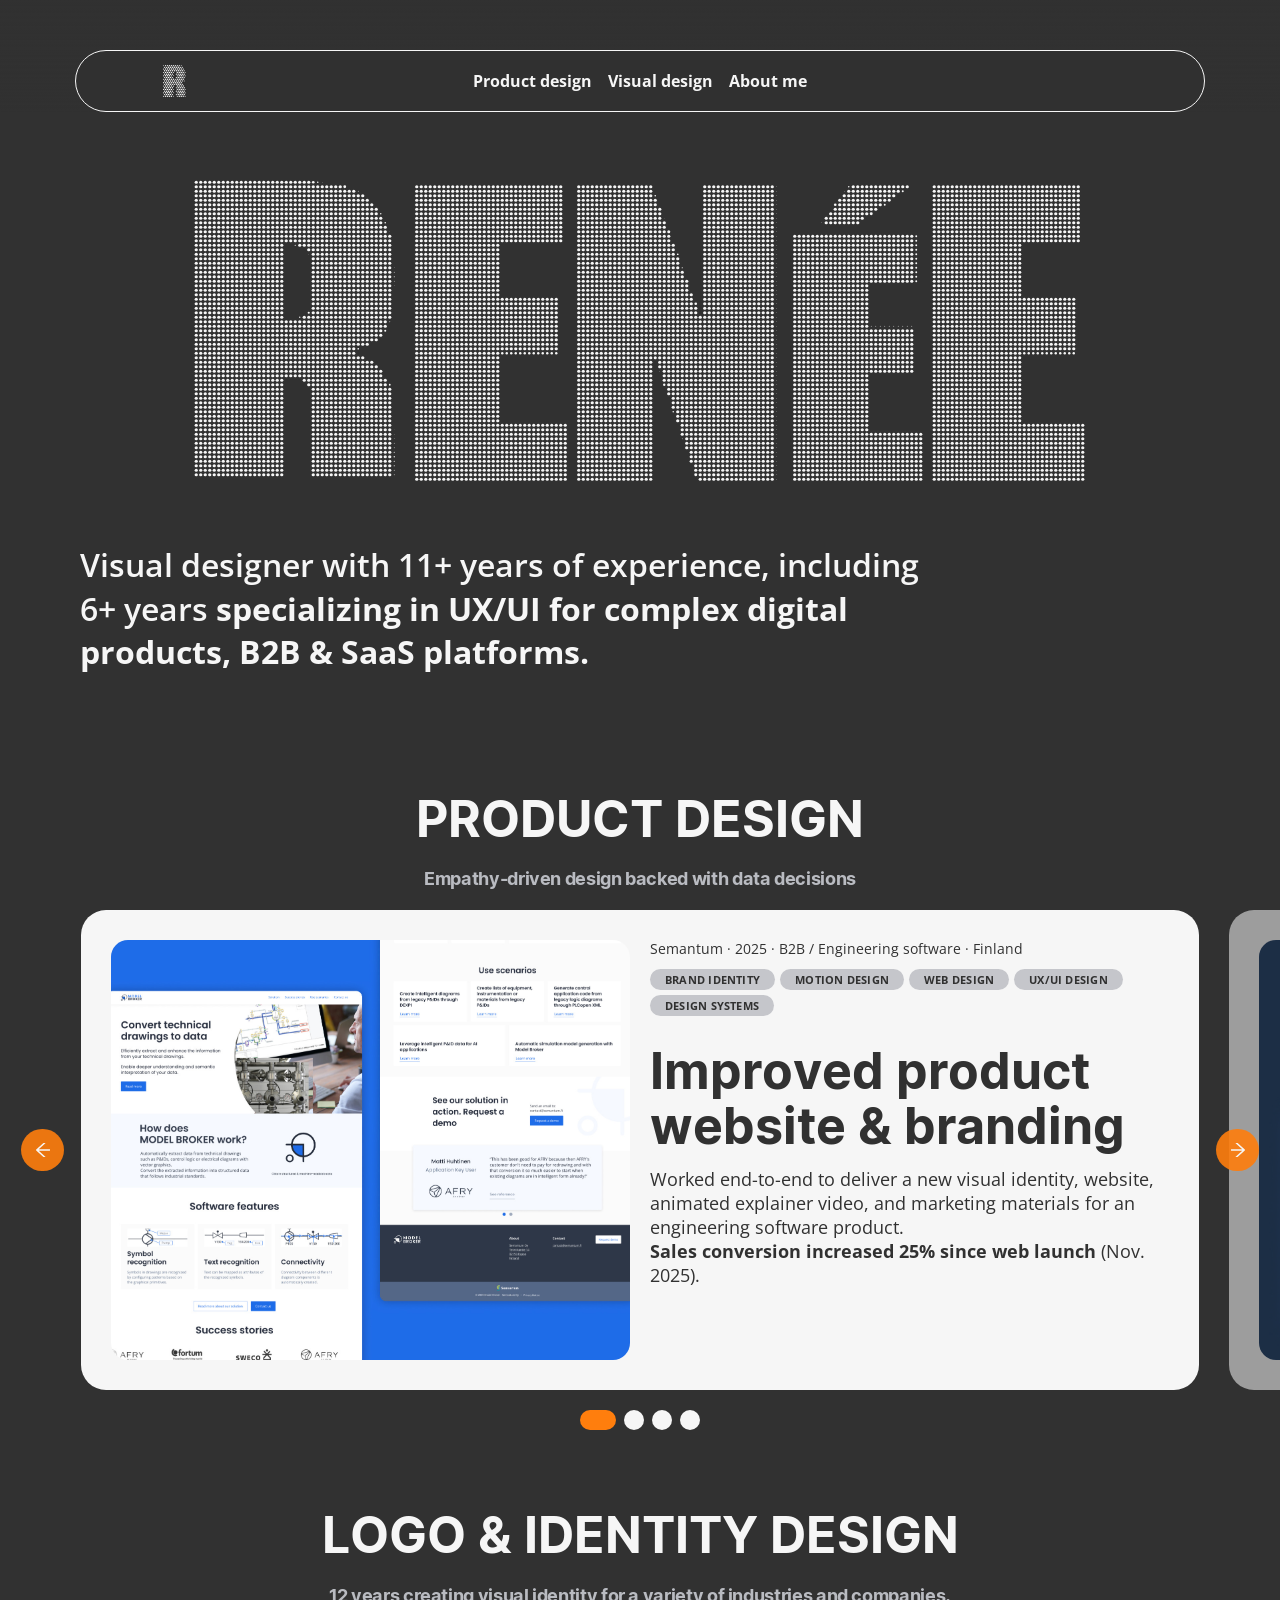
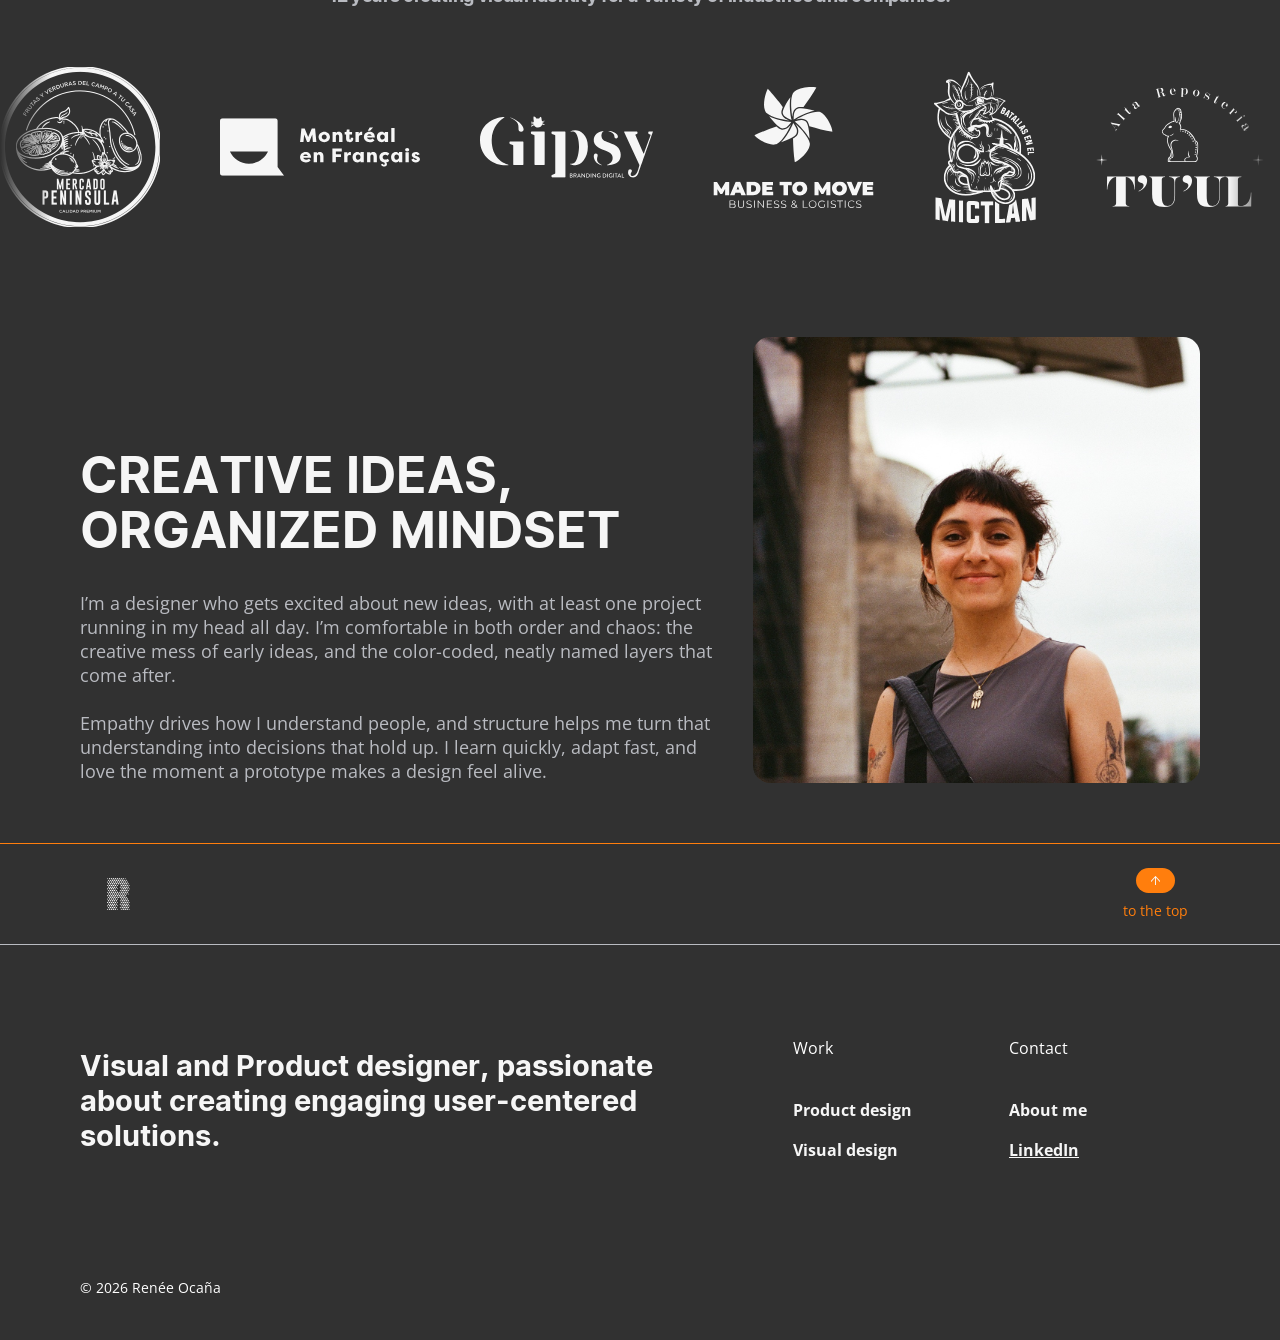
==== commit f1d4d1e8: "Update index.html" ====
--- a/index.html
+++ b/index.html
@@ -70,7 +70,7 @@
     <section class="logos" aria-labelledby="logos-title">
       <div class="section-title reveal">
         <h2 class="h2" id="logos-title">Logo &amp; identity design</h2>
-        <p class="h4 muted">12 years creating visual identity for a variety of industries and companies</p>
+        <p class="h4 muted">12 years creating visual identity for a variety of industries and companies.</p>
       </div>
 
       <logo-marquee>
